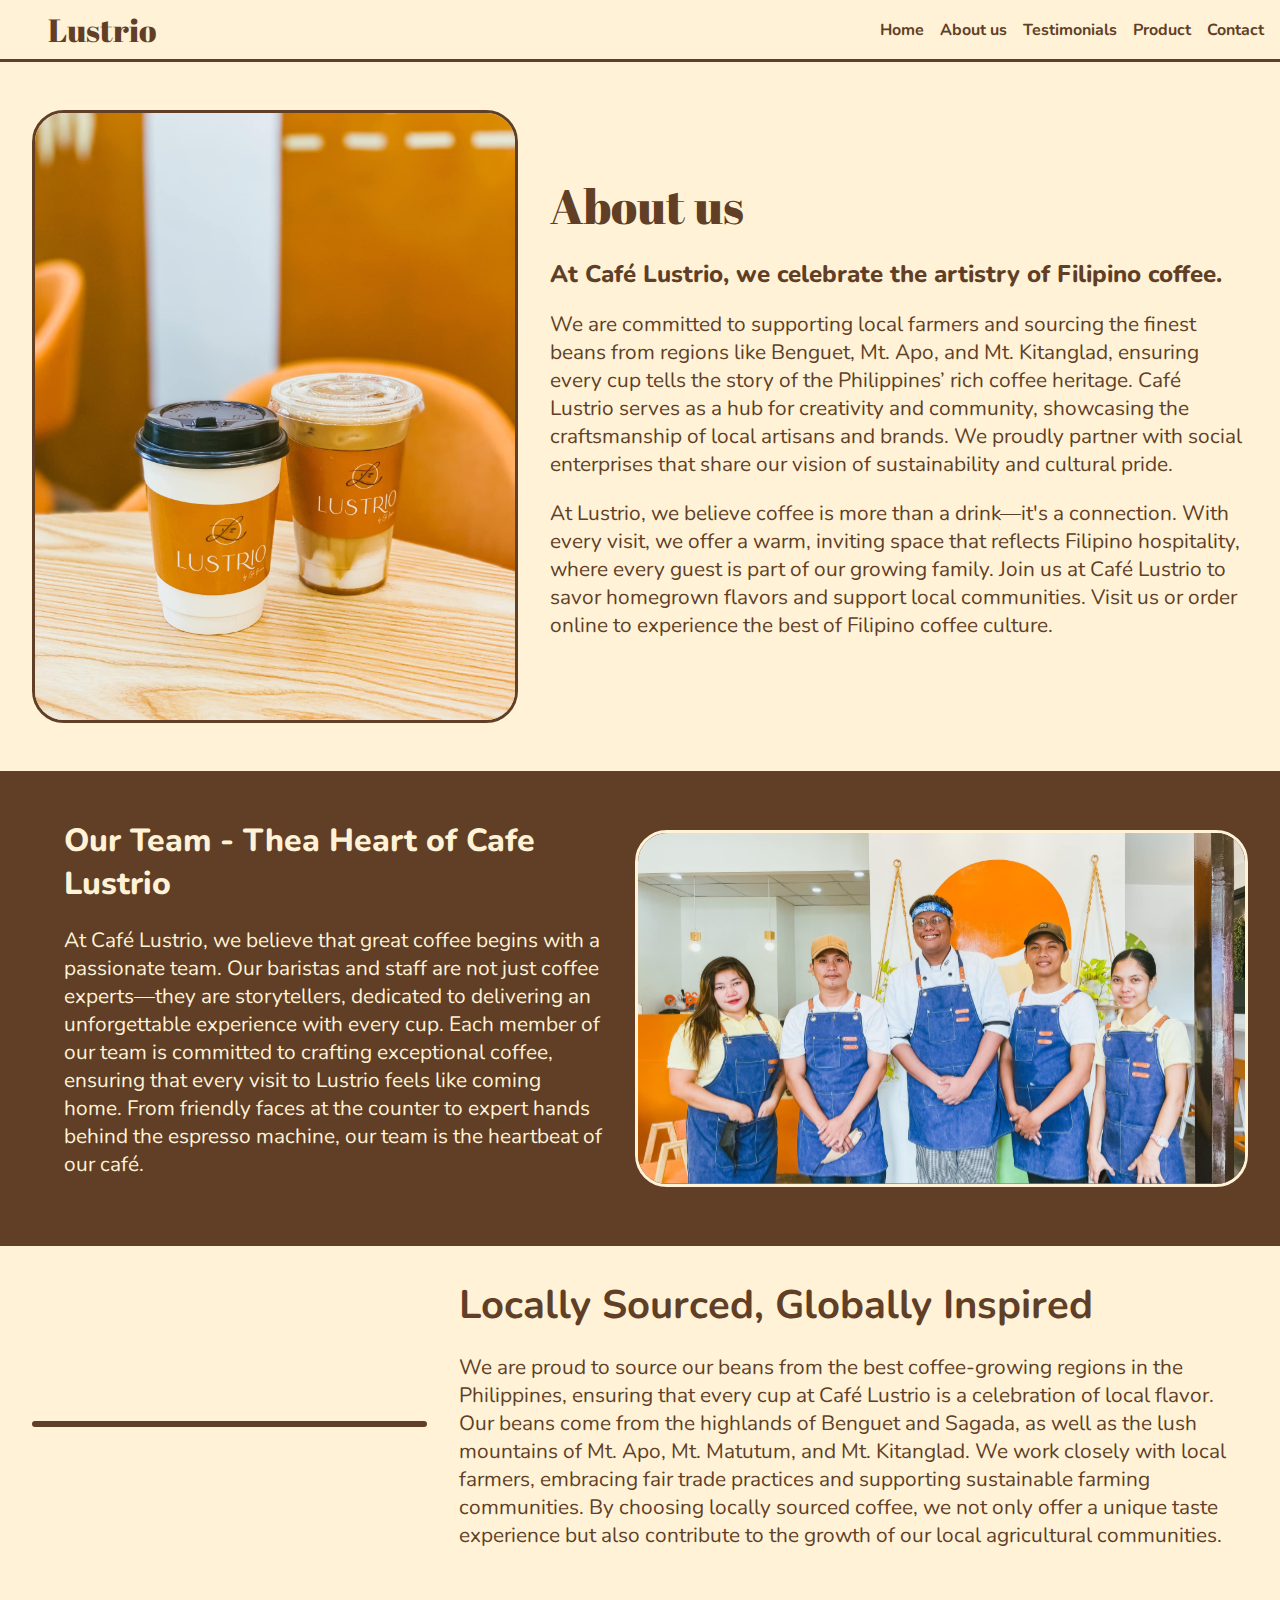
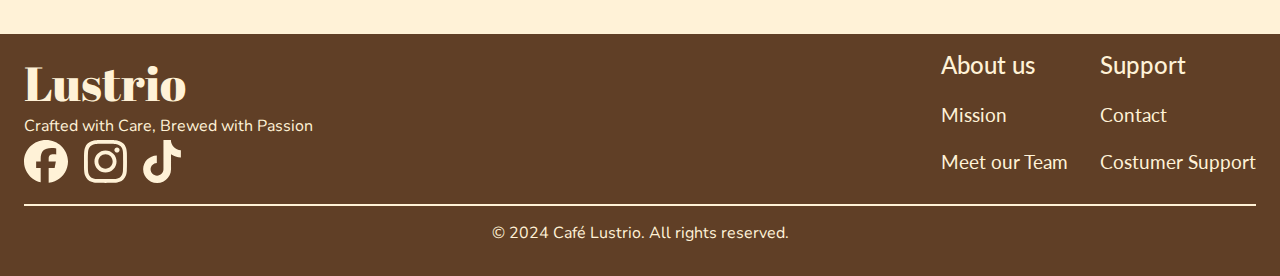
==== about-us.html @ de69d7e7 "added some stuffs and add the products sections" ====
<!DOCTYPE html>
<html lang="en">
<head>
    <meta charset="UTF-8">
    <meta name="viewport" content="width=device-width, initial-scale=1.0">
    <title>Lustrio-About us</title>
    <link rel="stylesheet" href="css/base.css">
</head>
<body>
    <!-- Start Navigation Bar -->
    <div class="top-nav">
        <div class="logo">
            <a href="#home">Lustrio</a>
        </div>
        <div class="navbar-toggle" id="navbar-toggle">
            <span></span>
            <span></span>
            <span></span>
        </div>
        <div class="buttons">
            <ul id="navbar-links">
                <li><a href="index.html" >Home</a></li>
                <li><a href="about-us.html">About us</a></li>
                <li><a href="">Testimonials</a></li>
                <li class="dropdown">
                    <a href="javascript:void(0)" class="dropbtn">Product</a>
                    <div class="drop-down-cnt">
                        <a href="snacks.html" class="no-animation">Snacks</a>
                        <a href="caffeine.html" class="no-animation">Caffeine</a>
                    </div>
                </li>
                <li><a href="contact.html">Contact</a></li>
            </ul>
        </div>
    </div>
    <!-- End Navigation Bar -->

    <div class="container-abt">
            <img src="images/Kofi-about.svg" alt="kofi">
        <div class="about-content">
            <h1>About us</h1>

            <h2>At Café Lustrio, we celebrate the artistry of Filipino coffee.</h2>

            <p>We are committed to supporting local farmers and sourcing the finest beans from regions like Benguet, Mt. Apo, and Mt. Kitanglad, ensuring every cup tells the story of the Philippines’ rich coffee heritage. Café Lustrio serves as a hub for creativity and community, showcasing the craftsmanship of local artisans and brands. We proudly partner with social enterprises that share our vision of sustainability and cultural pride.</p>

            <p>At Lustrio, we believe coffee is more than a drink—it's a connection. With every visit, we offer a warm, inviting space that reflects Filipino hospitality, where every guest is part of our growing family. Join us at Café Lustrio to savor homegrown flavors and support local communities. Visit us or order online to experience the best of Filipino coffee culture.</p>
        </div>
    </div>
   
    <div class="team-cont">
        <div class="team-ctn">
            <h2>Our Team - Thea Heart of Cafe Lustrio</h2>

            <p>At Café Lustrio, we believe that great coffee begins with a passionate team. Our baristas and staff are not just coffee experts—they are storytellers, dedicated to delivering an unforgettable experience with every cup. Each member of our team is committed to crafting exceptional coffee, ensuring that every visit to Lustrio feels like coming home. From friendly faces at the counter to expert hands behind the espresso machine, our team is the heartbeat of our café.</p>
        </div>

        <img src="images/our-eam.svg" alt="">
        
    </div>

    <div class="container-bot">

        <img src="images/local-source.svg" alt="">

        <div class="local-disc">
            <h2>Locally Sourced, Globally Inspired</h2>
            <p>We are proud to source our beans from the best coffee-growing regions in the Philippines, ensuring that every cup at Café Lustrio is a celebration of local flavor. Our beans come from the highlands of Benguet and Sagada, as well as the lush mountains of Mt. Apo, Mt. Matutum, and Mt. Kitanglad. We work closely with local farmers, embracing fair trade practices and supporting sustainable farming communities. By choosing locally sourced coffee, we not only offer a unique taste experience but also contribute to the growth of our local agricultural communities.</p>
        </div>
    </div>

    <div class="foot-wrap">
        <div class="footer-ctn">
            <div class="col-1">
                <span class="footer-title">Lustrio</span>
                <span class="footer-disc">Crafted with Care, Brewed with Passion</span>
                <span class="icons">
                    <a href=""><img src="images/facebook-icon.svg" alt=""></a>
                    <a href=""><img src="images/Instagram.svg" alt=""></a>
                    <a href=""><img src="images/tiktok-logo.svg" alt=""></a>
                </span>
            </div>
                <div class="col-2">
                    <span>About us</span>
                    <a href="">Mission</a>
                    <a href="">Meet our Team</a>
                </div>

                <div class="col-3">
                    <span>Support</span>
                    <a href="">Contact</a>
                    <a href="">Costumer Support</a>
                </div>
        </div>


        <div class="hr-line"></div>

        <span class="credits">© 2024 Café Lustrio. All rights reserved.</span>
    </div>

    <script src="burger.js"></script>
</body>
</html>
---- css/base.css ----
@import url('https://fonts.googleapis.com/css2?family=Abril+Fatface&family=Lato:ital,wght@0,100;0,300;0,400;0,700;0,900;1,100;1,300;1,400;1,700;1,900&family=Nunito:ital,wght@0,200..1000;1,200..1000&display=swap');

@import url('main_page.css');
@import url('main-about.css');
@import url('contact.css');
@import url('footer.css');
@import url('snacks.css');
@import url('caffeine.css');

/* VARIABLES */
:root {
    --light-brown: #FFF2D7;
    --dark-brown: #603F26;
    --yellow: ;
    --abril: "Abril Fatface", serif;
    --nunito: "Nunito", serif;
    --lato: "Lato", serif;
}


* {
    box-sizing: border-box;
}

html {
    scroll-behavior: smooth;
}

body {
    margin: 0;
    padding: 0;
    background-color: var(--light-brown);
}

/* Top Navigation */
.top-nav {
    position: sticky;
    top: 0;
    display: flex;
    justify-content: space-between;
    align-items: center;
    background-color: var(--light-brown);
    border-bottom: 3px solid var(--dark-brown);
    padding: 0.5rem 1rem;
    z-index: 999;
}

.logo a {
    font-family: var(--abril);
    font-size: 2rem;
    margin-left: 2rem;
    text-decoration: none;
    color: var(--dark-brown);
}

/* Buttons container */
.buttons ul {
    display: flex;
    justify-content: space-between;
    align-items: center;
    gap: 1rem;
    margin: 0; /* Ensure no default margin on the ul */
    padding: 0; /* Ensure no default padding on the ul */
}

.buttons li {
    list-style: none;
}

.buttons a {
    text-decoration: none;
    color: var(--dark-brown);
    font-family: var(--nunito);
    font-size: 1rem;
    font-weight: 700;
    position: relative;
}

.buttons a:not(.no-animation):before {
    content: "";
    position: absolute;
    bottom: -2px;
    height: 2px;
    width: 100%;
    background: var(--dark-brown);
    border-radius: 50px;
    transform: scaleX(0);
    transition: transform 0.2s linear;
}

.buttons a:hover:before {
    transform: scaleX(1);
}

/* Dropdown Menu */
li.dropdown {
    position: relative; /* Ensure dropdown positioning */
}

.drop-down-cnt {
    display: none;
    position: absolute;
    background-color: var(--light-brown);
    top: 100%; /* Position just below the dropdown button */
    min-width: 160px;
    box-shadow: 0px 8px 16px 0px rgba(0, 0, 0, 0.2);
    z-index: 1;
}

.drop-down-cnt a {
    color: var(--dark-brown) !important;
    padding: 12px 16px;
    text-decoration: none;
    display: block;
    text-align: left;
}

.dropdown:hover .drop-down-cnt {
    display: block;
}
/* Navbar Toggle */
.navbar-toggle {
    display: none; /* Hide toggle by default */
    flex-direction: column;
    cursor: pointer;
}

.navbar-toggle span {
    height: 4px;
    width: 25px;
    background-color: var(--dark-brown);
    margin: 3px 0;
}


/* Responsive Styles */
@media (max-width: 480px) {
    .buttons ul {
        display: none; /* Hide buttons on small screens */
        flex-direction: column; /* Stack vertically */
        align-items: flex-start;
        width: 100%; /* Full width */
        background-color: var(--dark-brown);
        position: absolute;
        top: 200px !important; /* Adjust based on your navbar height */
        left: 0;
        padding: 1.5rem 2rem; /* Padding for the dropdown */
    }

    .buttons.active ul {
        display: flex; /* Show buttons when active */
    }

    .top-nav a {
        margin-left: 2px;
    }
    .navbar-toggle {
        margin-left: auto;
        display: flex; /* Show the burger menu */
    }

    .navbar-toggle span {
        height: 3px;
        width: 25px;
        background-color: var(--dark-brown);
        margin: 3px 0;
    }

    .buttons a {
        color: var(--light-brown);
    }

    .logo a {
        font-size: 1.5rem !important;
    }

}

@media (max-width: 820px) {
    .buttons ul {
        display: none; /* Hide buttons on small screens */
        flex-direction: column; /* Stack vertically */
        align-items: flex-start;
        width: 100%; /* Full width */
        background-color: var(--dark-brown);
        position: absolute;
        top: 50px !important; /* Adjust based on your navbar height */
        left: 0;
        padding: 1.5rem 2rem; /* Padding for the dropdown */
    }

    .buttons.active ul {
        display: flex; /* Show buttons when active */
    }

    .top-nav a {
        margin-left: 2px;
    }

    .navbar-toggle {
        margin-left: auto;
        display: flex; /* Show the burger menu */
    }

    .navbar-toggle span {
        height: 3px;
        width: 25px;
        background-color: var(--dark-brown);
        margin: 3px 0;
    }

    .buttons a {
        color: var(--light-brown);
    }

    .logo a {
        font-size: 2rem; /* Adjust this if needed for mobile */
    }
}
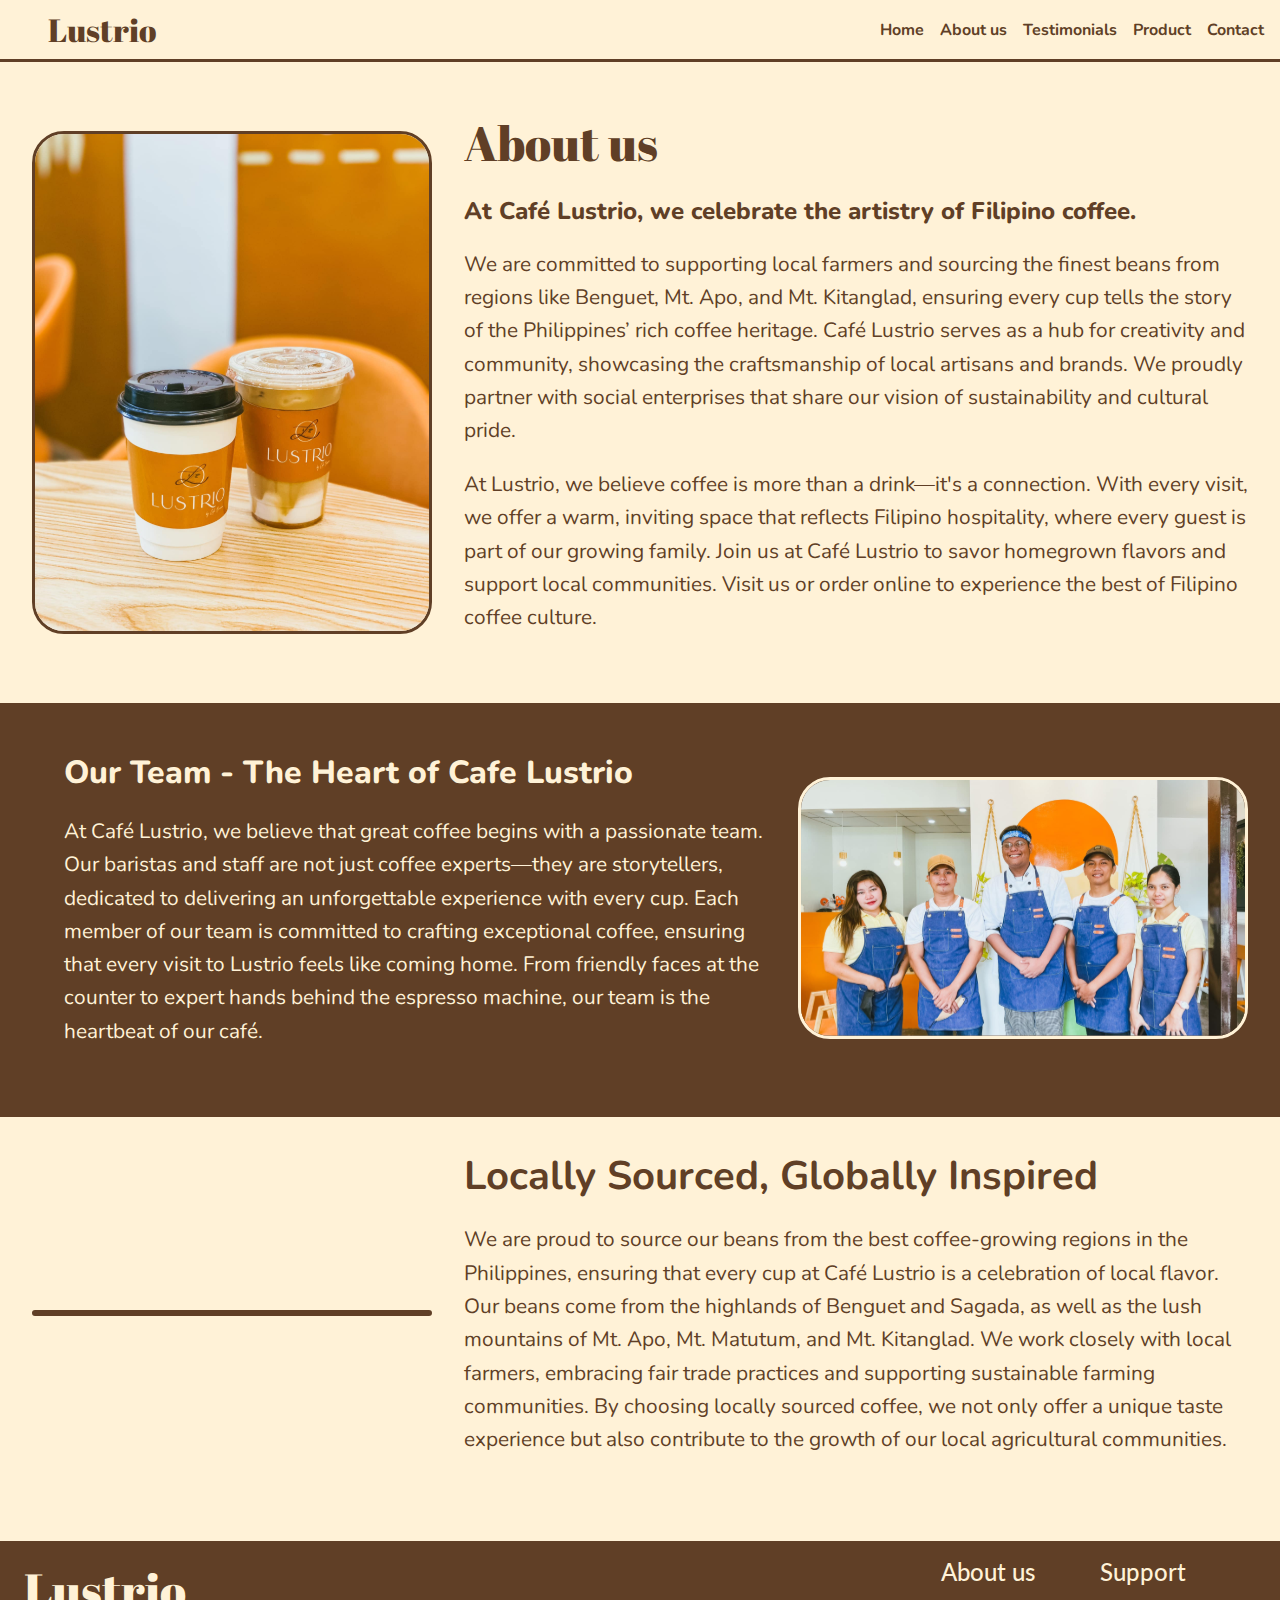
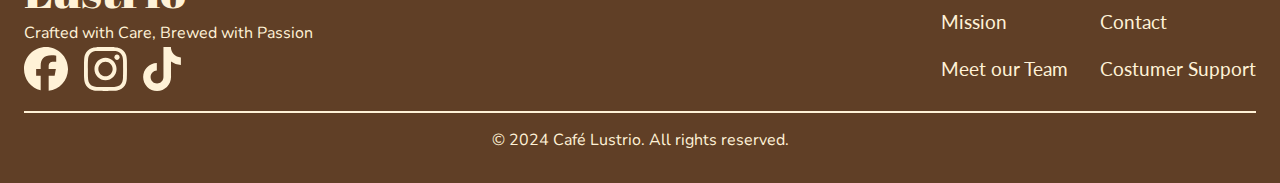
==== commit df53fa08: "adjustments" ====
--- a/about-us.html
+++ b/about-us.html
@@ -36,7 +36,7 @@
     <!-- End Navigation Bar -->
 
     <div class="container-abt">
-            <img src="images/Kofi-about.svg" alt="kofi">
+          <img src="images/Kofi-about.svg" alt="kofi">
         <div class="about-content">
             <h1>About us</h1>
 
@@ -49,14 +49,14 @@
     </div>
    
     <div class="team-cont">
-        <div class="team-ctn">
-            <h2>Our Team - Thea Heart of Cafe Lustrio</h2>
+          <div class="team-ctn">
+               <h2>Our Team - The Heart of Cafe Lustrio</h2>
 
-            <p>At Café Lustrio, we believe that great coffee begins with a passionate team. Our baristas and staff are not just coffee experts—they are storytellers, dedicated to delivering an unforgettable experience with every cup. Each member of our team is committed to crafting exceptional coffee, ensuring that every visit to Lustrio feels like coming home. From friendly faces at the counter to expert hands behind the espresso machine, our team is the heartbeat of our café.</p>
-        </div>
-
-        <img src="images/our-eam.svg" alt="">
-        
+               <p>At Café Lustrio, we believe that great coffee begins with a passionate team. Our baristas and staff are not just coffee experts—they are storytellers, dedicated to delivering an unforgettable experience with every cup. Each member of our team is committed to crafting exceptional coffee, ensuring that every visit to Lustrio feels like coming home. From friendly faces at the counter to expert hands behind the espresso machine, our team is the heartbeat of our café.</p>
+          </div>
+          <div class="my-team-cont-img">
+               <img src="images/our-eam.svg" alt="">
+          </div>
     </div>
 
     <div class="container-bot">
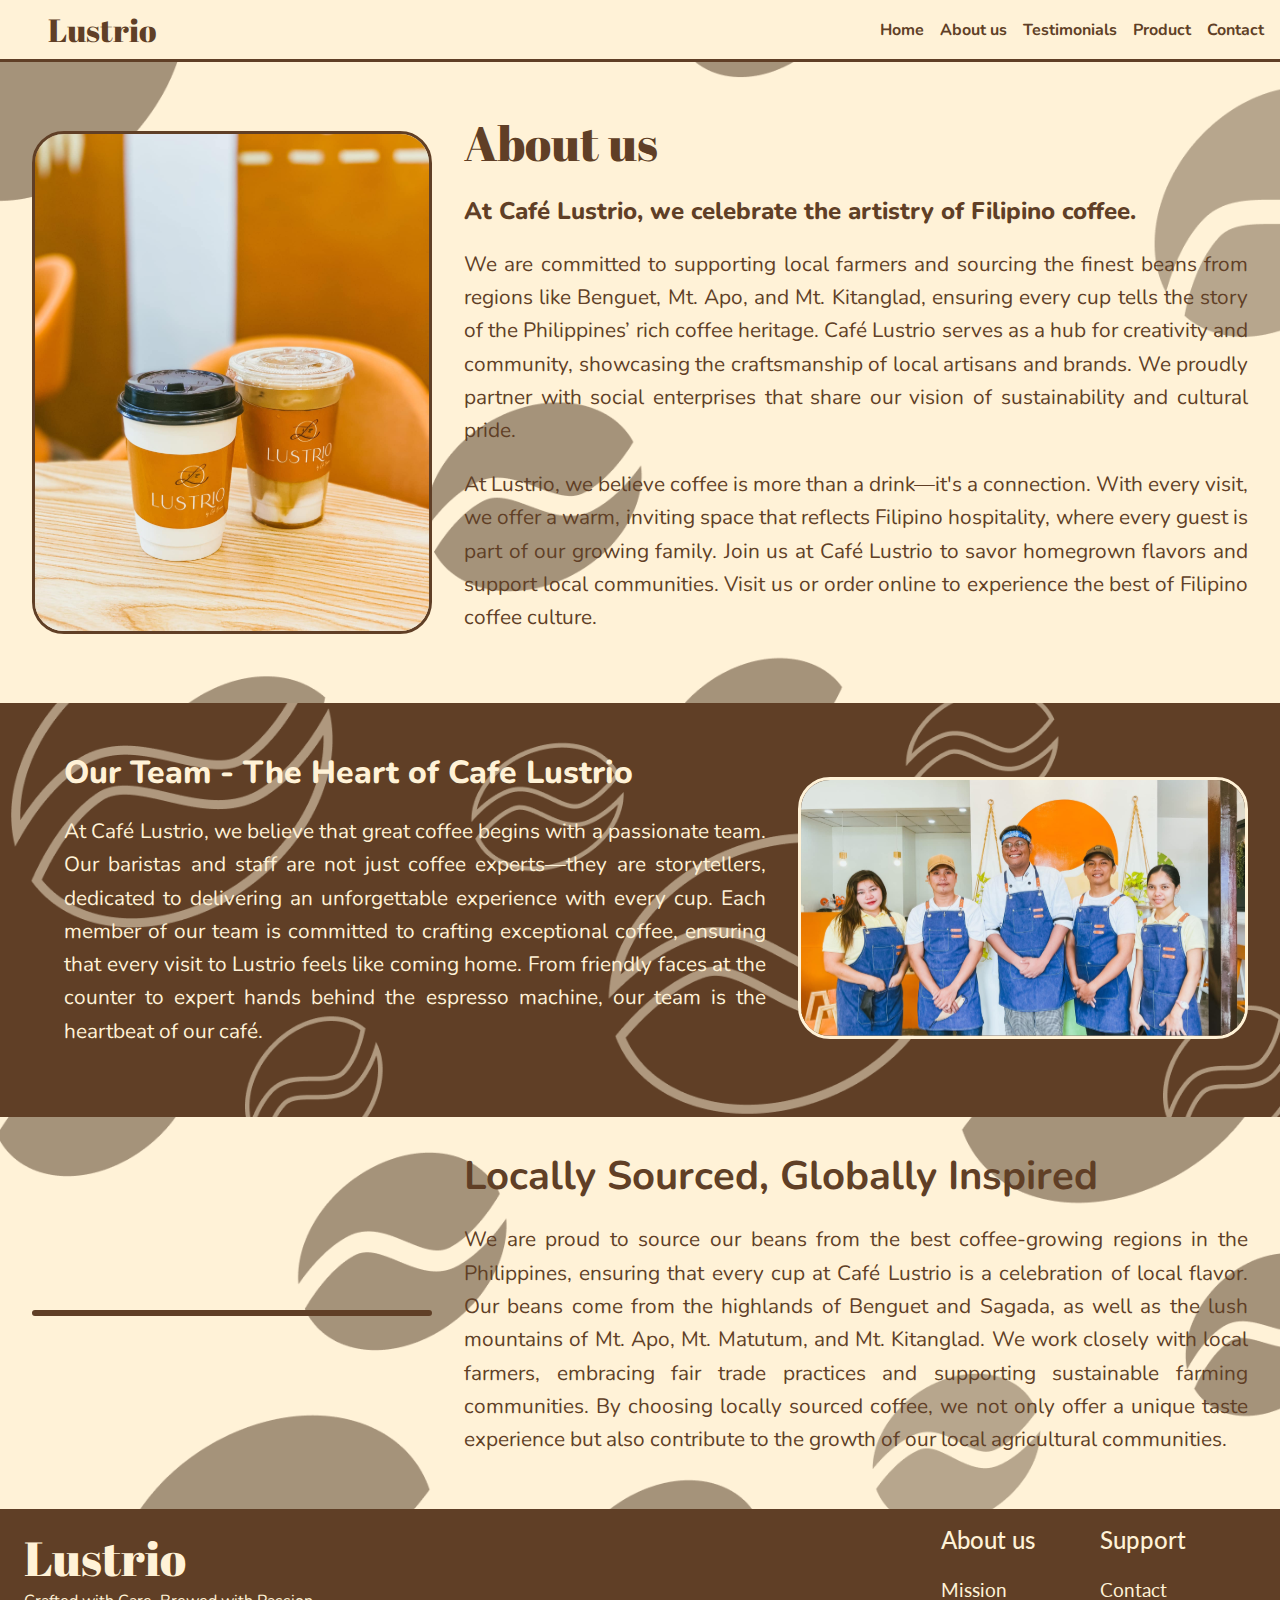
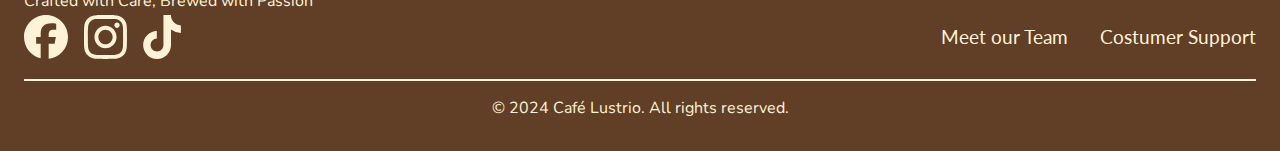
==== commit 68544308: "update some shit" ====
--- a/about-us.html
+++ b/about-us.html
@@ -7,36 +7,35 @@
     <link rel="stylesheet" href="css/base.css">
 </head>
 <body>
-    <!-- Start Navigation Bar -->
-    <div class="top-nav">
-        <div class="logo">
-            <a href="#home">Lustrio</a>
-        </div>
-        <div class="navbar-toggle" id="navbar-toggle">
-            <span></span>
-            <span></span>
-            <span></span>
-        </div>
-        <div class="buttons">
-            <ul id="navbar-links">
-                <li><a href="index.html" >Home</a></li>
-                <li><a href="about-us.html">About us</a></li>
-                <li><a href="">Testimonials</a></li>
-                <li class="dropdown">
-                    <a href="javascript:void(0)" class="dropbtn">Product</a>
-                    <div class="drop-down-cnt">
-                        <a href="snacks.html" class="no-animation">Snacks</a>
-                        <a href="caffeine.html" class="no-animation">Caffeine</a>
-                    </div>
-                </li>
-                <li><a href="contact.html">Contact</a></li>
-            </ul>
-        </div>
-    </div>
-    <!-- End Navigation Bar -->
+     <div class="top-nav">
+          <div class="logo">
+               <a href="#home">Lustrio</a>
+          </div>
+          <div class="navbar-toggle" id="navbar-toggle" onclick="myFunction(this)">
+               <span class="bar1"></span>
+               <span class="bar2"></span>
+               <span class="bar3"></span>
+          </div>
+          <div class="buttons">
+               <ul id="navbar-links">
+                    <li><a href="index.html" >Home</a></li>
+                    <li><a href="about-us.html">About us</a></li>
+                    <li><a href="">Testimonials</a></li>
+                    <li class="dropdown">
+                         <a href="javascript:void(0)" class="dropbtn">Product</a>
+                         <div class="drop-down-cnt">
+                              <a href="snacks.html" class="no-animation">Snacks</a>
+                              <a href="caffeine.html" class="no-animation">Caffeine</a>
+                         </div>
+                    </li>
+                    <li><a href="contact.html">Contact</a></li>
+               </ul>
+          </div>
+     </div>
+     <!-- End Navigation Bar -->
 
     <div class="container-abt">
-          <img src="images/Kofi-about.svg" alt="kofi">
+          <img src="images/Kofi-about.svg" alt="kofi" loading="lazy">
         <div class="about-content">
             <h1>About us</h1>
 
@@ -55,13 +54,13 @@
                <p>At Café Lustrio, we believe that great coffee begins with a passionate team. Our baristas and staff are not just coffee experts—they are storytellers, dedicated to delivering an unforgettable experience with every cup. Each member of our team is committed to crafting exceptional coffee, ensuring that every visit to Lustrio feels like coming home. From friendly faces at the counter to expert hands behind the espresso machine, our team is the heartbeat of our café.</p>
           </div>
           <div class="my-team-cont-img">
-               <img src="images/our-eam.svg" alt="">
+               <img src="images/our-eam.svg" alt="" loading="lazy">
           </div>
     </div>
 
     <div class="container-bot">
 
-        <img src="images/local-source.svg" alt="">
+        <img src="images/local-source.svg" alt="" loading="lazy">
 
         <div class="local-disc">
             <h2>Locally Sourced, Globally Inspired</h2>
--- a/css/base.css
+++ b/css/base.css
@@ -6,7 +6,6 @@
 @import url('footer.css');
 @import url('snacks.css');
 @import url('caffeine.css');
-
 /* VARIABLES */
 :root {
     --light-brown: #FFF2D7;
@@ -126,12 +125,22 @@
 }
 
 .navbar-toggle span {
-    height: 4px;
-    width: 25px;
-    background-color: var(--dark-brown);
-    margin: 3px 0;
-}
-
+     height: 4px;
+     width: 25px;
+     background-color: var(--dark-brown);
+     margin: 3px 0;
+     transition: 0.5s;
+}
+
+.change .bar1 {
+  transform: translate(0, 8px) rotate(-45deg);
+}
+
+.change .bar2 {opacity: 0;}
+
+.change .bar3 {
+  transform: translate(0, -10px) rotate(45deg);
+}
 
 /* Responsive Styles */
 @media (max-width: 480px) {
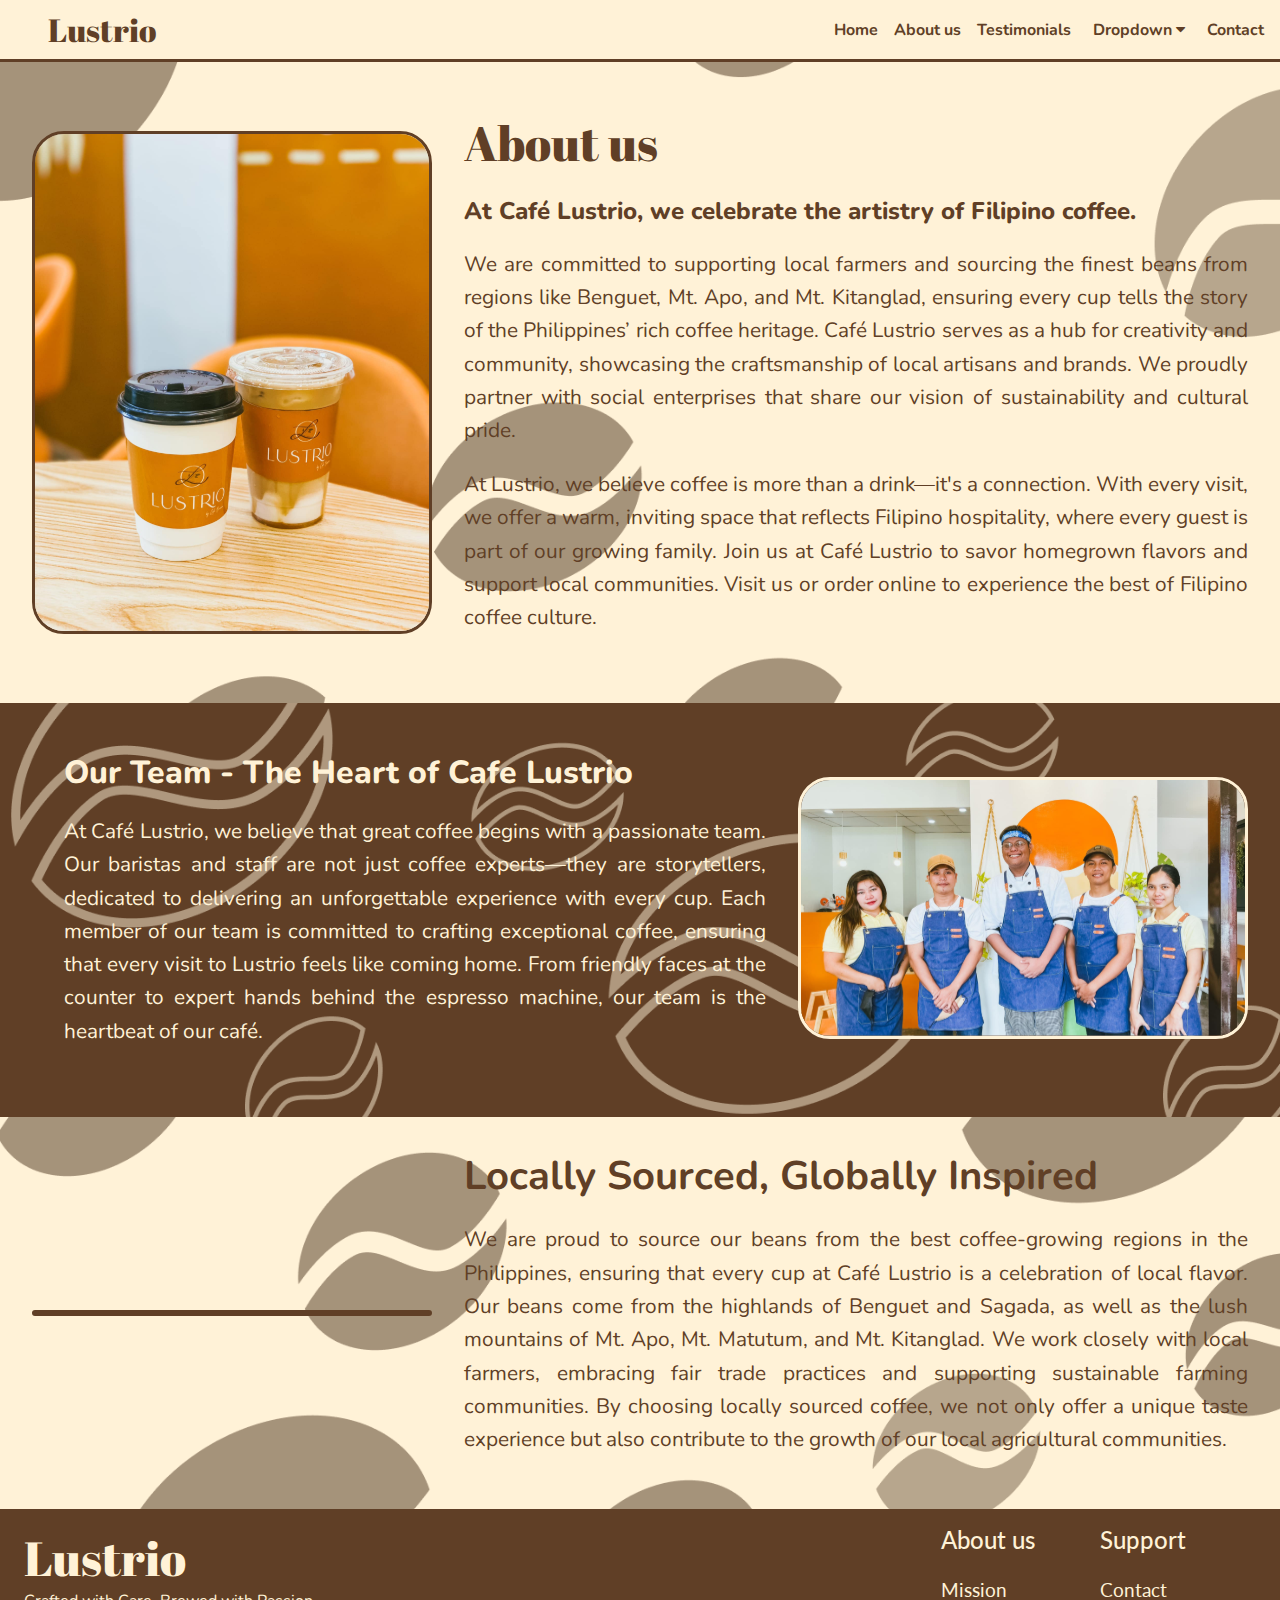
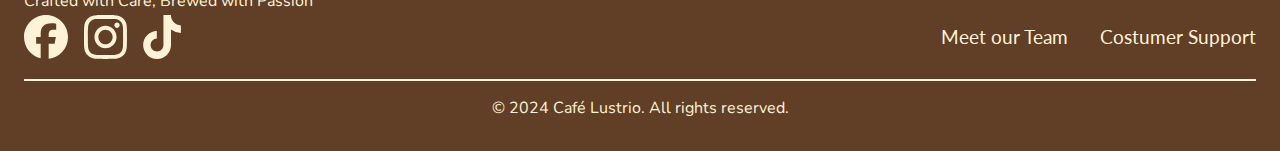
==== commit 5986d13f: "fixes somethings" ====
--- a/about-us.html
+++ b/about-us.html
@@ -5,11 +5,12 @@
     <meta name="viewport" content="width=device-width, initial-scale=1.0">
     <title>Lustrio-About us</title>
     <link rel="stylesheet" href="css/base.css">
+    <link rel="stylesheet" href="https://cdnjs.cloudflare.com/ajax/libs/font-awesome/4.7.0/css/font-awesome.min.css">
 </head>
 <body>
      <div class="top-nav">
           <div class="logo">
-               <a href="#home">Lustrio</a>
+               <a href="index.html">Lustrio</a>
           </div>
           <div class="navbar-toggle" id="navbar-toggle" onclick="myFunction(this)">
                <span class="bar1"></span>
@@ -20,14 +21,16 @@
                <ul id="navbar-links">
                     <li><a href="index.html" >Home</a></li>
                     <li><a href="about-us.html">About us</a></li>
-                    <li><a href="">Testimonials</a></li>
+                    <li><a href="testimonials.html">Testimonials</a></li>
                     <li class="dropdown">
-                         <a href="javascript:void(0)" class="dropbtn">Product</a>
-                         <div class="drop-down-cnt">
-                              <a href="snacks.html" class="no-animation">Snacks</a>
-                              <a href="caffeine.html" class="no-animation">Caffeine</a>
+                         <button class="dropbtn" onclick="dropDown()">Dropdown
+                             <i class="fa fa-caret-down"></i>
+                         </button>
+                         <div class="drop-down-cnt" id="myDropdown">
+                             <a href="snacks.html" class="no-animation">Snacks</a>
+                             <a href="caffeine.html" class="no-animation">Caffeine</a>
                          </div>
-                    </li>
+                     </li>                     
                     <li><a href="contact.html">Contact</a></li>
                </ul>
           </div>
--- a/css/base.css
+++ b/css/base.css
@@ -4,8 +4,9 @@
 @import url('main-about.css');
 @import url('contact.css');
 @import url('footer.css');
-@import url('snacks.css');
 @import url('caffeine.css');
+@import url('testimonials.css');
+
 /* VARIABLES */
 :root {
     --light-brown: #FFF2D7;
@@ -66,7 +67,7 @@
     list-style: none;
 }
 
-.buttons a {
+.buttons a , .dropbtn{
     text-decoration: none;
     color: var(--dark-brown);
     font-family: var(--nunito);
@@ -75,7 +76,9 @@
     position: relative;
 }
 
-.buttons a:not(.no-animation):before {
+/* Style for links and buttons */
+.buttons a:not(.no-animation)::before,
+.dropbtn::before {
     content: "";
     position: absolute;
     bottom: -2px;
@@ -87,7 +90,9 @@
     transition: transform 0.2s linear;
 }
 
-.buttons a:hover:before {
+/* Hover effect for links and dropdown button */
+.buttons a:hover::before,
+.dropbtn:hover::before {
     transform: scaleX(1);
 }
 
@@ -96,14 +101,23 @@
     position: relative; /* Ensure dropdown positioning */
 }
 
+.dropbtn {
+     position: relative;
+     z-index: 2; /* Adjust as needed */
+     background-color: var(--light-brown);
+     border: none;
+}
+
 .drop-down-cnt {
-    display: none;
-    position: absolute;
-    background-color: var(--light-brown);
-    top: 100%; /* Position just below the dropdown button */
-    min-width: 160px;
-    box-shadow: 0px 8px 16px 0px rgba(0, 0, 0, 0.2);
-    z-index: 1;
+     display: none;
+     position: absolute;
+     background-color: var(--light-brown);
+     min-width: 160px;
+     z-index: 1;
+}
+
+.drop-down-cnt.show {
+     display: block;
 }
 
 .drop-down-cnt a {
@@ -114,9 +128,7 @@
     text-align: left;
 }
 
-.dropdown:hover .drop-down-cnt {
-    display: block;
-}
+
 /* Navbar Toggle */
 .navbar-toggle {
     display: none; /* Hide toggle by default */
@@ -143,8 +155,8 @@
 }
 
 /* Responsive Styles */
-@media (max-width: 480px) {
-    .buttons ul {
+@media (max-width: 488px) {
+    .buttons ul{
         display: none; /* Hide buttons on small screens */
         flex-direction: column; /* Stack vertically */
         align-items: flex-start;
@@ -177,6 +189,11 @@
 
     .buttons a {
         color: var(--light-brown);
+    }
+
+    .dropbtn {
+     background-color: var(--dark-brown);
+     color: var(--light-brown);
     }
 
     .logo a {
@@ -222,6 +239,11 @@
         color: var(--light-brown);
     }
 
+    .dropbtn {
+          background-color: var(--dark-brown);
+          color: var(--light-brown);
+    }
+
     .logo a {
         font-size: 2rem; /* Adjust this if needed for mobile */
     }
